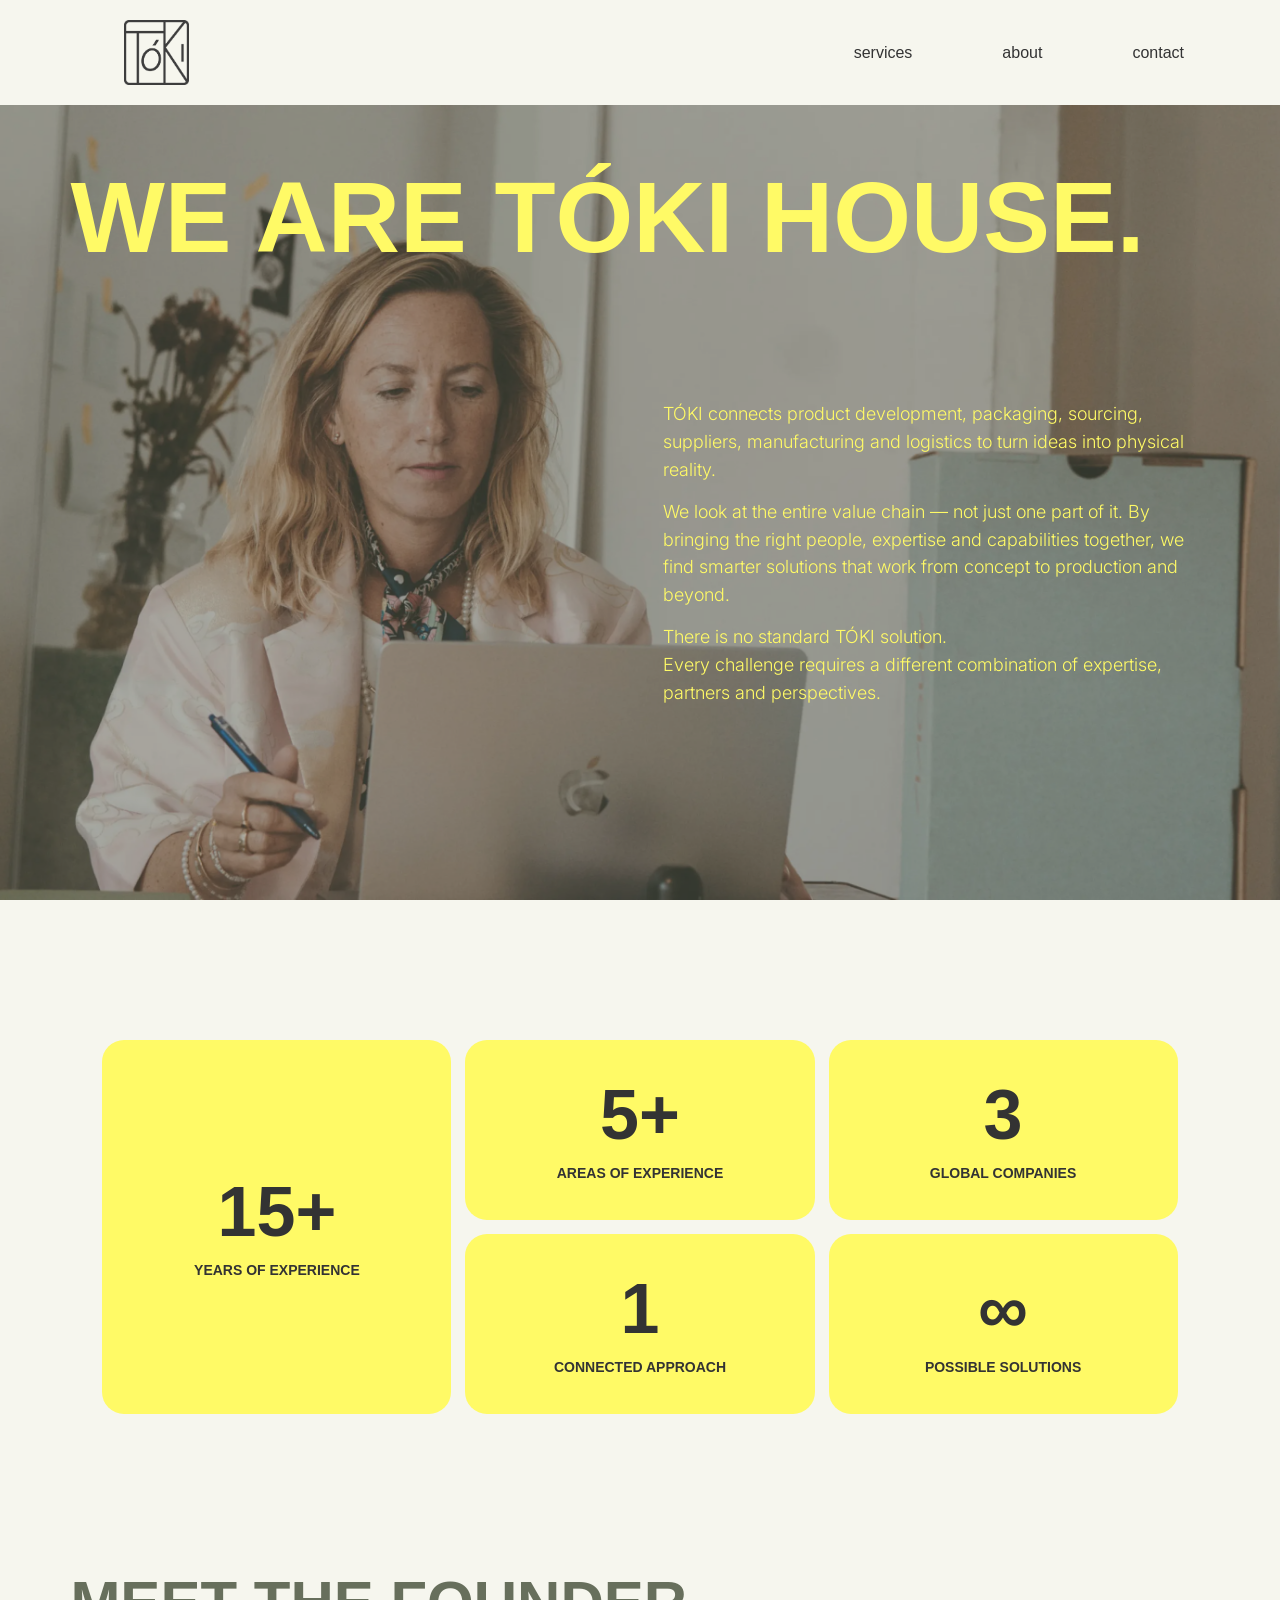
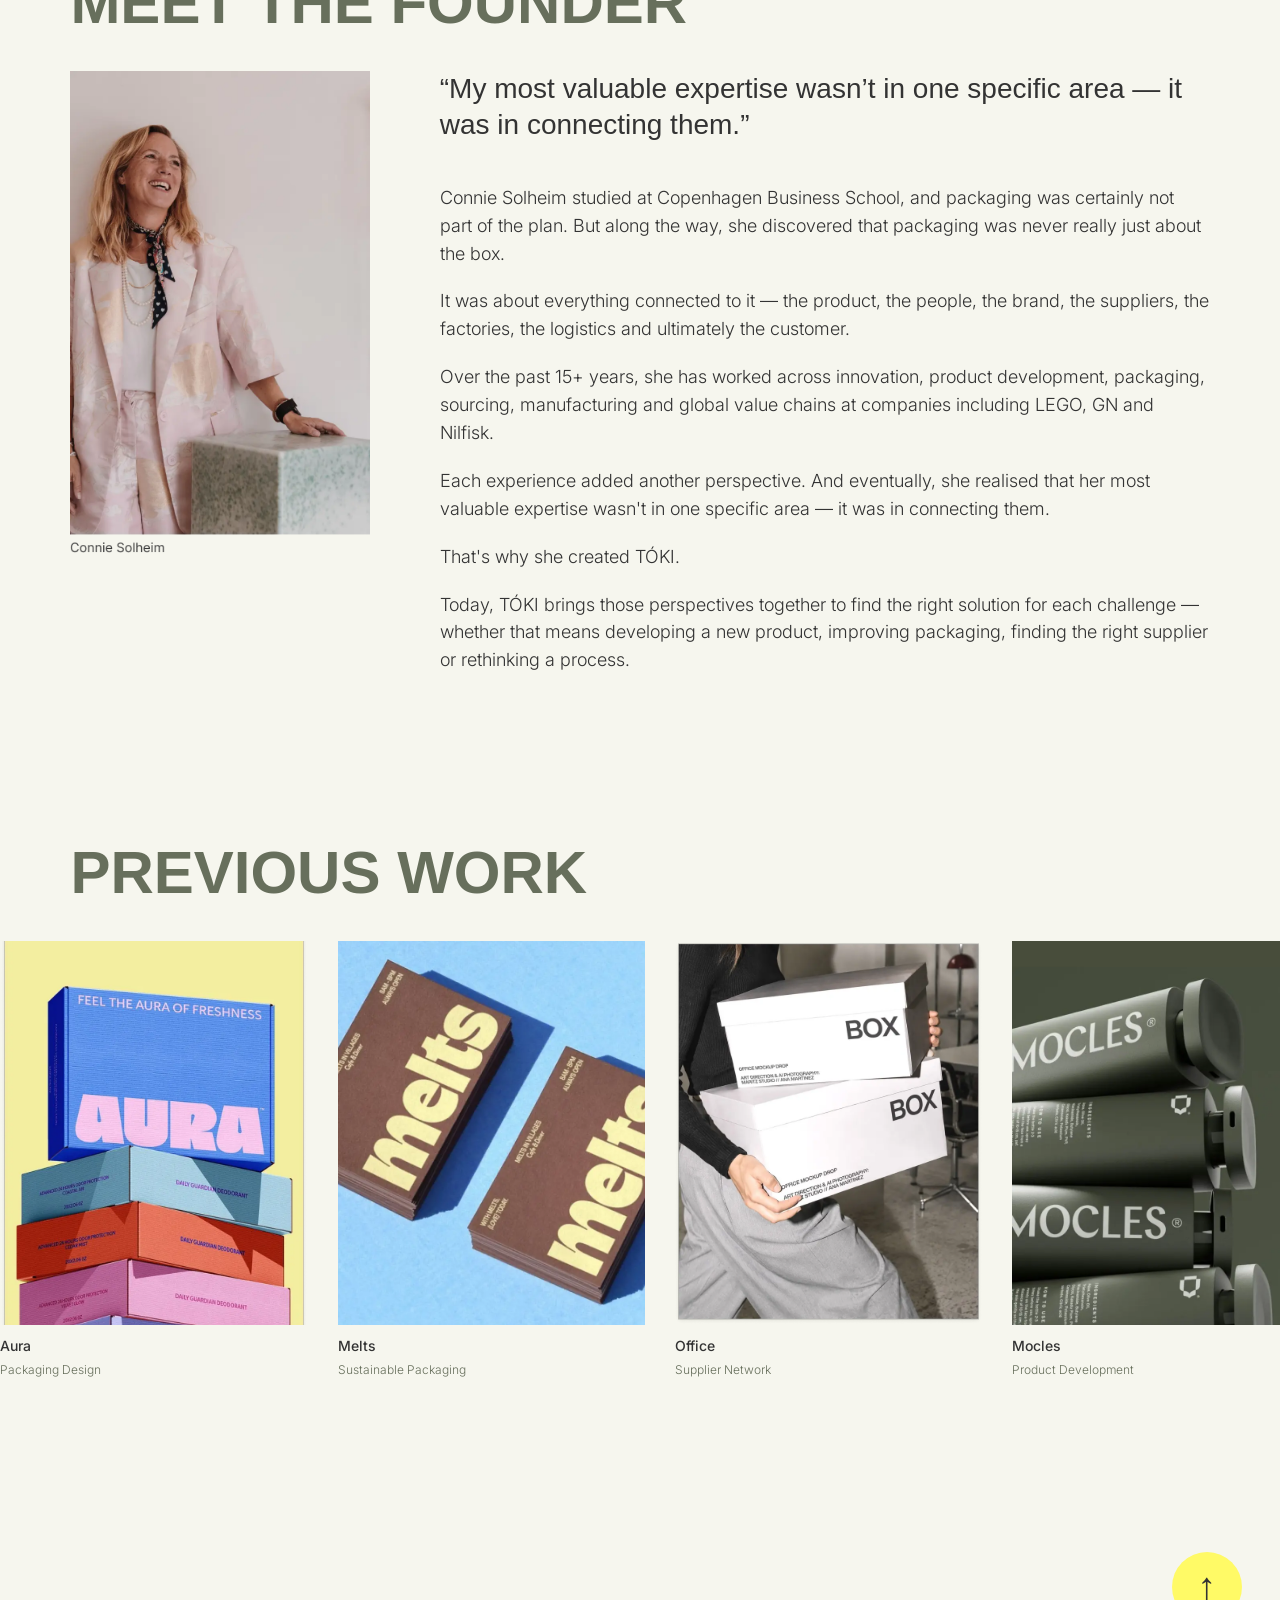
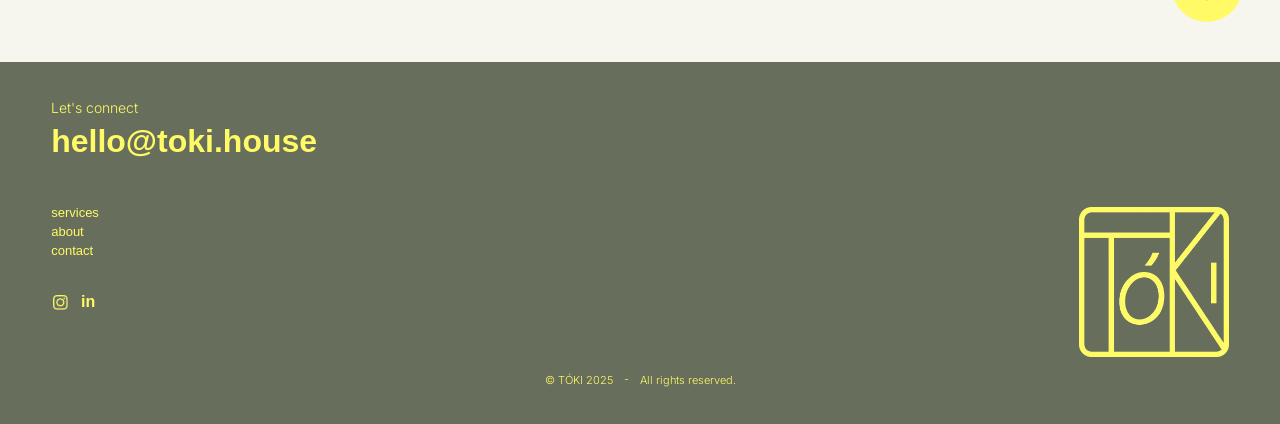
==== about.html @ 20ff7111 "Add files via upload" ====
<!doctype html>
<html lang="en">
  <head>
    <meta charset="UTF-8" />
    <meta name="viewport" content="width=device-width, initial-scale=1.0" />
    <title>TÓKI — About</title>
    <link rel="apple-touch-icon" sizes="180x180" href="images/apple-touch-icon.png" />
    <link rel="icon" type="image/png" sizes="32x32" href="images/favicon-32x32.png" />
    <link rel="icon" href="images/favicon.ico" />

    <link rel="stylesheet" href="style.css" />
  </head>

  <body>
    <!-- =========================
       NAVIGATION
  ========================== -->
    <header class="navbar">
      <a href="index.html" class="logo">
        <img src="images/logo.webp" alt="Toki" />
      </a>

      <nav>
        <details class="services-menu">
          <summary>services</summary>
          <div class="services-dropdown">
            <button
              type="button"
              class="services-close"
              aria-label="Close services menu"
              onclick="this.closest('details').removeAttribute('open')"
            >
              ×
            </button>
            <a href="packaging.html">Packaging</a>
            <a href="product.html">Product</a>
            <a href="sourcing.html">Sourcing</a>
            <a href="suppliers.html">Suppliers</a>
          </div>
        </details>
        <a href="about.html">about</a>
        <a href="contact.html">contact</a>
      </nav>
    </header>

    <main class="about-page">
      <!-- HERO -->
      <section class="about-hero">
        <img src="images/about.webp" alt="TÓKI House founder working" />

        <div class="about-hero-overlay">
          <h1>WE ARE TÓKI HOUSE.</h1>

          <div class="about-hero-copy">
            <p>
              TÓKI connects product development, packaging, sourcing, suppliers,
              manufacturing and logistics to turn ideas into physical reality.
            </p>

            <p>
              We look at the entire value chain — not just one part of it. By
              bringing the right people, expertise and capabilities together, we
              find smarter solutions that work from concept to production and
              beyond.
            </p>

            <p>
              There is no standard TÓKI solution.<br />
              Every challenge requires a different combination of expertise,
              partners and perspectives.
            </p>
          </div>
        </div>
      </section>

      <!-- STATS -->
      <section class="about-stats">
        <div class="stat-card stat-large">
          <strong>15+</strong>
          <span>YEARS OF EXPERIENCE</span>
        </div>

        <div class="stats-middle">
          <div class="stat-card">
            <strong>5+</strong>
            <span>AREAS OF EXPERIENCE</span>
          </div>

          <div class="stat-card">
            <strong>1</strong>
            <span>CONNECTED APPROACH</span>
          </div>
        </div>

        <div class="stats-right">
          <div class="stat-card">
            <strong>3</strong>
            <span>GLOBAL COMPANIES</span>
          </div>

          <div class="stat-card">
            <strong>∞</strong>
            <span>POSSIBLE SOLUTIONS</span>
          </div>
        </div>
      </section>

      <!-- FOUNDER -->
      <section class="founder-section">
        <h2>MEET THE FOUNDER</h2>

        <div class="founder-layout">
          <div class="founder-image">
            <img src="images/meet-connie.webp" alt="Connie Solheim" />
          </div>

          <div class="founder-copy">
            <blockquote>
              “My most valuable expertise wasn’t in one specific area — it was
              in connecting them.”
            </blockquote>

            <p>
              Connie Solheim studied at Copenhagen Business School, and
              packaging was certainly not part of the plan. But along the way,
              she discovered that packaging was never really just about the box.
            </p>

            <p>
              It was about everything connected to it — the product, the people,
              the brand, the suppliers, the factories, the logistics and
              ultimately the customer.
            </p>

            <p>
              Over the past 15+ years, she has worked across innovation, product
              development, packaging, sourcing, manufacturing and global value
              chains at companies including LEGO, GN and Nilfisk.
            </p>

            <p>
              Each experience added another perspective. And eventually, she
              realised that her most valuable expertise wasn't in one specific
              area — it was in connecting them.
            </p>

            <p>That's why she created TÓKI.</p>

            <p>
              Today, TÓKI brings those perspectives together to find the right
              solution for each challenge — whether that means developing a new
              product, improving packaging, finding the right supplier or
              rethinking a process.
            </p>
          </div>
        </div>
      </section>

      <!-- PREVIOUS WORK -->
      <section class="previous-work">
        <h2>PREVIOUS WORK</h2>

        <div class="work-grid">
          <article class="work-card">
            <img src="images/example-2.webp" alt="" />
            <p>
              <strong>Aura</strong>
              <span>Packaging Design</span>
            </p>
          </article>

          <article class="work-card">
            <img src="images/sourcing-example-1.webp" alt="" />
            <p>
              <strong>Melts</strong>
              <span>Sustainable Packaging</span>
            </p>
          </article>

          <article class="work-card">
            <img src="images/packaging-1.webp" alt="" />
            <p>
              <strong>Office</strong>
              <span>Supplier Network</span>
            </p>
          </article>

          <article class="work-card">
            <img src="images/product-1.webp" alt="Product design detail" />
            <p>
              <strong>Mocles</strong>
              <span>Product Development</span>
            </p>
          </article>

          <article class="work-card">
            <img src="images/product-2.webp" alt="Product design detail" />
            <p>
              <strong>Studio One</strong>
              <span>Product Design</span>
            </p>
          </article>

          <article class="work-card">
            <img
              src="images/product-example-3.webp"
              alt="Product design detail"
            />
            <p>
              <strong>Oh Belly</strong>
              <span>Physical Experience</span>
            </p>
          </article>

          <article class="work-card">
            <img
              src="images/product-example-1.webp"
              alt="Product design example"
            />
            <p>
              <strong>Abel</strong>
              <span>Product Concept</span>
            </p>
          </article>

          <article class="work-card">
            <img
              src="images/product-example-2.webp"
              alt="Product design example"
            />
            <p>
              <strong>Freya</strong>
              <span>Product Example</span>
            </p>
          </article>
        </div>
      </section>
    </main>
    <a href="#" class="back-top">↑</a>
    <!-- =========================
       FOOTER
  ========================== -->
    <footer id="contact">
      <div class="footer-main">
        <div class="footer-contact">
          <p class="small-label">Let's connect</p>

          <a href="mailto:hello@toki.house" class="footer-email">
            hello@toki.house
          </a>

          <div class="footer-links">
            <a href="#">services</a>
            <a href="#">about</a>
            <a href="#">contact</a>
          </div>

          <div class="socials">
            <a href="#" aria-label="Instagram">
              <img src="images/instagram.webp" alt="Instagram" />
            </a>
            <a href="#">in</a>
          </div>
        </div>

        <div class="footer-logo">
          <img src="images/logo-footer.webp" alt="Toki" />
        </div>
      </div>

      <div class="footer-bottom">
        <p>© TÓKI 2025　-　All rights reserved.</p>
      </div>
    </footer>
  </body>
</html>
---- style.css ----
@import url("https://fonts.googleapis.com/css2?family=Inter:wght@400&display=swap");

/* =========================
   GLOBAL
========================== */

:root {
  --green: #676f5c;
  --yellow: #fffa66;
  --background: #f6f6ee;
  --dark: #333333;
}

* {
  box-sizing: border-box;
  margin: 0;
  padding: 0;
}

html {
  scroll-behavior: smooth;
}

body {
  background: var(--background);
  color: var(--dark);
  font-family: Arial, Helvetica, sans-serif;
  overflow-x: hidden;
}

a {
  color: inherit;
  text-decoration: none;
}

h1 {
  font-size: 100px;
  line-height: 0.95;
  font-weight: 700;
  font-family: Helvetica, Arial, sans-serif;
}

h2 {
  font-size: 60px;
  line-height: 0.95;
  font-weight: 700;
  font-family: Helvetica, Arial, sans-serif;
  color: var(--green);
}

h3 {
  font-size: 30px;
  line-height: 1;
  font-weight: 500;
}

p {
  font-size: 18px;
  line-height: 1.55;
  font-family: "Inter", Arial, sans-serif;
  font-weight: 300;
}

/* =========================
   NAVIGATION
========================== */

.navbar {
  position: sticky;
  top: 0;
  z-index: 10;

  height: 105px;
  padding: 0 7.5%;

  display: flex;
  align-items: center;
  justify-content: space-between;

  background: rgba(246, 246, 238, 0.94);
}

.logo {
  display: flex;
  align-items: center;
  min-width: 0;
}

.logo img {
  display: block;
  width: 120px;
  max-width: 100%;
  height: auto;
  max-height: 65px;
  object-fit: contain;
}

.navbar nav {
  display: flex;
  align-items: center;
  gap: 90px;
}

.services-menu {
  position: relative;
}

.services-menu summary {
  list-style: none;
  cursor: pointer;
  font-size: 16px;
}

.services-menu summary::-webkit-details-marker {
  display: none;
}

.services-dropdown {
  position: absolute;
  top: calc(100% + 18px);
  left: -18px;
  z-index: 11;

  display: grid;
  gap: 0;
  min-width: 230px;
  padding: 46px 28px 24px;

  background: rgba(246, 246, 238, 0.92);
  box-shadow: 0 8px 20px rgba(51, 51, 51, 0.12);
}

.services-dropdown a {
  padding: 12px 0;
  border-bottom: 1px solid var(--green);
  font-size: 15px;
  white-space: nowrap;
}

.services-close {
  position: absolute;
  top: 12px;
  right: 16px;

  padding: 0;
  border: 0;
  background: transparent;
  color: var(--dark);
  cursor: pointer;
  font: inherit;
  font-size: 22px;
  line-height: 1;
}

.services-close:hover {
  color: var(--green);
}

.services-dropdown a:hover,
.services-menu summary:hover {
  opacity: 0.5;
}

.navbar nav a {
  font-size: 16px;
  transition: opacity 0.2s ease;
}

.navbar nav a:hover {
  opacity: 0.5;
}

/* =========================
   HOMEPAGE
========================= */

.home-page {
  background: var(--background);
}

/* =========================
   HERO VIDEO
========================= */

.home-hero {
  position: relative;
  height: calc(100svh - 105px);
  overflow: hidden;
  background: var(--background);
}

.hero-video {
  position: absolute;
  inset: 0;

  width: 100%;
  height: 100%;

  object-fit: contain;
  transform: translateY(-50px);
}

.hero-video-overlay {
  position: absolute;
  inset: 0;

  background: rgba(103, 111, 92, 0.15);
}

/* Yellow information card */

.hero-info-card {
  position: absolute;

  left: 4.5%;
  bottom: 70px;

  z-index: 2;

  width: 250px;

  padding: 30px 25px;

  border-radius: 15px;

  background: var(--yellow);
  color: var(--green);
}

.hero-info-card p {
  font-size: 14px;
  line-height: 1.25;

  margin-bottom: 20px;
}

.hero-read-more {
  display: inline-block;

  padding: 10px 35px;

  border-radius: 100px;

  background: var(--green);
  color: var(--yellow);

  font-size: 12px;
}

/* =========================
   SERVICES INTRO
========================= */

.services-intro {
  padding: 50px 4.5%;

  background: var(--green);
  color: var(--yellow);
}

.services-intro h2 {
  display: block;
  position: relative;
  z-index: 1;

  font-size: 45px;
  line-height: 0.95;
  font-family: Helvetica, Arial, sans-serif;
  font-weight: 700;
  color: var(--yellow);
  visibility: visible;
  opacity: 1;
  margin-bottom: 20px;
}

.services-intro p {
  font-size: 14px;
}

/* =========================
   SERVICES GRID
========================= */

.services-grid {
  display: grid;

  grid-template-columns: repeat(4, 1fr);

  width: 100%;
}

.service-card {
  display: block;

  background: var(--background);
}

.service-image {
  position: relative;
  width: 100%;
  height: 420px;

  overflow: hidden;
}

.service-image img {
  width: 100%;
  height: 100%;

  display: block;

  object-fit: cover;

  transition: transform 0.5s ease;
}

.service-card:hover img {
  transform: scale(1.04);
}

.service-hover-text {
  position: absolute;
  inset: 0;
  z-index: 1;

  display: flex;
  flex-direction: column;
  justify-content: flex-end;
  gap: 16px;
  padding: 28px 24px;

  background: rgba(255, 255, 255, 0.94);
  color: var(--green);
  opacity: 0;
  transition: opacity 0.25s ease;
}

.service-hover-text p {
  max-width: 250px;
  font-size: 30px;
  line-height: 1.05;
  font-weight: 600;
}

.service-card:hover .service-hover-text,
.service-card:focus-visible .service-hover-text {
  opacity: 1;
}

.service-card h3 {
  padding: 15px;

  text-align: center;

  font-size: 24px;
  line-height: 1;
  font-weight: 700;

  color: var(--green);
}

/* =========================
   WORK STRIP
========================= */

.home-work {
  padding: 90px 0 35px;
}

.work-scroll-hint {
  display: flex;
  align-items: center;
  justify-content: flex-end;
  gap: 8px;
  padding: 0 4.5% 14px;
  color: var(--green);
  font-size: 12px;
}

.work-scroll-hint span {
  font-size: 18px;
  line-height: 1;
}

.work-strip {
  display: flex;
  width: 100%;
  overflow-x: auto;
  scroll-snap-type: x proximity;
  scrollbar-width: none;
  gap: 0;
  padding-bottom: 8px;
}

.work-strip::-webkit-scrollbar {
  display: none;
}

.work-strip-card {
  flex: 0 0 clamp(190px, 18vw, 270px);
  scroll-snap-align: start;
}

.work-strip-card img {
  width: 100%;
  height: 360px;

  display: block;

  object-fit: cover;
  object-position: center;
  transition: filter 0.25s ease;
}

.work-strip-card:hover img,
.work-strip-card:focus-within img {
  filter: brightness(0.72);
}

.work-strip-caption {
  display: flex;
  flex-direction: column;
  gap: 4px;
  min-height: 58px;
  padding: 12px 10px 0;
  opacity: 0;
  transition: opacity 0.25s ease;
}

.work-strip-card:hover .work-strip-caption,
.work-strip-card:focus-within .work-strip-caption {
  opacity: 1;
}

.work-strip-caption strong {
  color: var(--dark);
  font-size: 13px;
  font-weight: 700;
}

.work-strip-caption span {
  color: var(--green);
  font-size: 11px;
}

.work-button-wrapper {
  display: flex;
  justify-content: flex-end;

  padding: 55px 4.5% 0;
}

.work-button {
  padding: 13px 45px;

  border-radius: 100px;

  background: var(--green);
  color: var(--yellow);

  font-size: 12px;
}

/* =========================
   SURVEY SECTION
========================= */

.survey-section {
  padding: 25px 4.5% 150px;
}

.survey-heading {
  margin-bottom: 100px;
}

.survey-heading h2 {
  color: var(--green);

  font-size: 42px;
  line-height: 0.95;
}

/* =========================
   SURVEY BOX
========================= */

.survey-box {
  max-width: 1200px;

  margin: 0 auto;

  padding: 12px;
}

/* Individual screen */

.survey-step {
  display: none;

  grid-template-columns: 44% 56%;

  gap: 5px;
}

.survey-step.active {
  display: grid;
}

/* LEFT SIDE */

.survey-left {
  min-height: 400px;

  padding: 55px;

  border-radius: 12px;

  background: var(--green);
  color: var(--yellow);
  visibility: visible;
}

.survey-label {
  margin-bottom: 30px;

  font-size: 28px;
  font-weight: 700;
}

.survey-left h2 {
  display: block;
  font-size: 48px;
  line-height: 0.95;
  color: var(--yellow);
}

/* RIGHT SIDE */

.survey-right {
  min-height: 400px;

  padding: 80px 65px 40px;

  border: 1px solid var(--green);
  border-radius: 12px;

  position: relative;
}

.survey-options {
  display: grid;

  grid-template-columns: 1fr 1fr;

  gap: 18px 60px;
}

.survey-option {
  background: transparent;

  border: 1px solid var(--green);
  border-radius: 100px;

  padding: 15px 18px;

  font-family: inherit;
  font-size: 16px;

  color: var(--green);

  cursor: pointer;

  transition:
    background 0.2s ease,
    color 0.2s ease;
}

.survey-option:hover,
.survey-option.selected {
  background: var(--green);
  color: var(--yellow);
}

.survey-step.needs-answer .survey-options {
  outline: 1px solid var(--yellow);
  outline-offset: 10px;
}

/* NEXT BUTTON */

.survey-next {
  position: absolute;

  right: 45px;
  bottom: 30px;

  border: none;

  background: transparent;

  color: var(--green);

  display: flex;
  align-items: center;
  gap: 10px;
  line-height: 1;
  font-family: inherit;

  cursor: pointer;
}

.survey-back {
  position: absolute;
  left: 45px;
  bottom: 30px;

  border: none;
  background: transparent;
  color: var(--green);
  display: flex;
  align-items: center;
  gap: 10px;
  line-height: 1;
  font-family: inherit;
  cursor: pointer;
}

.survey-back span {
  font-size: 22px;
}

.result-back {
  position: static;
  margin-top: 20px;
}

.survey-next span {
  font-size: 30px;
}

/* =========================
   RESULT
========================= */

.result-content {
  padding-top: 45px;
}

.result-content h3 {
  color: var(--green);

  font-size: 32px;
  line-height: 1.05;

  margin-bottom: 35px;
}

.result-content p {
  color: var(--green);

  margin-bottom: 15px;
}

.result-button {
  display: inline-block;

  margin-top: 15px;

  padding: 14px 35px;

  border-radius: 100px;

  background: var(--green);
  color: var(--yellow);

  font-size: 14px;
}

/* =========================
   TABLET
========================= */

@media (max-width: 1000px) {
  .services-grid {
    grid-template-columns: 1fr 1fr;
  }

  .service-image {
    height: 350px;
  }

  .work-strip {
    padding-bottom: 8px;
  }

  .survey-left {
    padding: 40px;
  }

  .survey-right {
    padding: 60px 40px;
  }

  .survey-options {
    gap: 15px;
  }
}

/* =========================
   MOBILE
========================= */

@media (max-width: 650px) {
  .home-hero {
    height: calc(100svh - 80px);
  }

  .hero-info-card {
    left: 25px;
    bottom: 30px;

    width: 220px;
  }

  .services-intro {
    padding: 40px 25px;
  }

  .services-intro h2 {
    font-size: 34px;
  }

  .services-grid {
    grid-template-columns: 1fr;
  }

  .service-image {
    height: min(400px, 92vw);
  }

  .service-hover-text p {
    max-width: none;
    font-size: 24px;
  }

  .work-strip {
    padding-bottom: 8px;
  }

  .work-strip-card {
    flex-basis: 68vw;
  }

  .work-strip-card img {
    height: 420px;
  }

  .survey-section {
    padding: 60px 20px 100px;
  }

  .survey-heading h2 {
    font-size: 35px;
  }

  .survey-step.active {
    grid-template-columns: 1fr;
  }

  .survey-left {
    min-height: 230px;
  }

  .survey-right {
    min-height: 450px;

    padding: 45px 25px 80px;
  }

  .survey-options {
    grid-template-columns: 1fr;
  }
}

/* =========================
   HERO
========================== */

.hero {
  height: 690px;
  position: relative;
  overflow: hidden;
}

.hero-image {
  position: absolute;
  inset: 0;

  background-image: url("images/hero-packaging.webp");
  background-size: cover;
  background-position: center;
}

.product-hero-image {
  background-image: url("images/product-hero.webp");
}

.supplier-hero-image {
  background-image: url("images/supplier-hero.webp");
}

.sourcing-hero-image {
  background-image: url("images/sourcing-hero.webp");
}

.hero-overlay {
  position: absolute;
  inset: 0;

  background: rgba(103, 111, 92, 0.62);
}

.hero-content {
  position: relative;
  z-index: 2;

  height: 100%;
  padding: 80px 5.5%;

  color: var(--yellow);
}

.hero h1 {
  margin-bottom: 165px;
}

.hero-copy {
  max-width: 700px;
}

.hero-copy p {
  margin-bottom: 42px;
}

.button {
  display: inline-flex;
  align-items: center;
  gap: 50px;

  padding: 17px 22px;

  background: var(--yellow);
  color: var(--dark);

  border-radius: 100px;

  font-size: 16px;

  transition:
    transform 0.2s ease,
    background 0.2s ease;
}

.button:hover {
  transform: translateY(-2px);
}

.button span {
  font-size: 25px;
}

/* =========================
   MAIN CONTENT
========================== */

.content {
  position: relative;

  padding: 140px 5.5% 170px;
}

/* =========================
   PROCESS
========================== */

.process {
  display: grid;
  grid-template-columns: repeat(4, 1fr);

  gap: 70px;

  margin-bottom: 160px;
}

.process-title {
  display: flex;
  align-items: center;
  justify-content: space-between;

  margin-bottom: 30px;

  color: var(--green);
}

.process-title span {
  font-size: 35px;
}

.process-item p {
  max-width: 260px;
}

/* =========================
   CONSIDER
========================== */

.consider {
  display: grid;
  grid-template-columns: 0.8fr 1.2fr;

  gap: 100px;

  align-items: start;

  margin-bottom: 160px;
}

.eyebrow {
  color: var(--green);

  margin-bottom: 25px;
}

.consider-copy h2 {
  margin-bottom: 45px;
}

.consider-copy > p:last-child {
  max-width: 370px;
}

/* =========================
   IMAGE GRID
========================== */

.consider-images {
  display: grid;
  grid-template-columns: 1fr 1fr;

  gap: 12px;

  height: 480px;
}

.image-stack {
  display: grid;
  grid-template-rows: 1fr 1fr;

  gap: 12px;
}

.image-placeholder {
  width: 100%;
  height: 100%;

  background: #d8d8d0;

  display: flex;
  align-items: center;
  justify-content: center;

  color: #777;
  font-size: 12px;

  overflow: hidden;
}

.image-placeholder img,
.example-image img {
  width: 100%;
  height: 100%;
  object-fit: cover;
  display: block;
}

/* =========================
   EXAMPLES
========================== */

.examples h2 {
  margin-bottom: 45px;
}

.example-grid {
  display: grid;
  grid-template-columns: repeat(3, 1fr);

  gap: 45px;
}

.example-image {
  width: 100%;
  aspect-ratio: 0.8;

  background: #d8d8d0;

  display: flex;
  align-items: center;
  justify-content: center;

  color: #777;
  font-size: 12px;

  overflow: hidden;
}

.example-card p {
  font-size: 13px;
  margin-top: 10px;
}

.packaging-images .image-placeholder,
.packaging-examples .example-image {
  background: transparent;
  border: 0;
}

/* =========================
   BACK TO TOP
========================== */

.back-top {
  position: relative;
  z-index: 1;

  display: flex;
  margin: 0 3% 40px auto;

  width: 70px;
  height: 70px;

  border-radius: 50%;

  background: var(--yellow);

  align-items: center;
  justify-content: center;

  font-size: 38px;

  transition: transform 0.2s ease;
}

.back-top:hover {
  transform: translateY(-5px);
}

/* =========================
   FOOTER
========================== */

footer {
  min-height: 350px;

  background: var(--green);
  color: var(--yellow);

  padding: 35px 4%;
}

.footer-main {
  min-height: 260px;

  display: flex;
  justify-content: space-between;
}

.small-label {
  font-size: 14px;
  margin-bottom: 5px;
}

.footer-email {
  display: block;

  font-size: 32px;
  font-weight: 700;

  margin-bottom: 45px;
}

.footer-links {
  display: flex;
  flex-direction: column;

  gap: 4px;

  margin-bottom: 35px;
}

.footer-links a {
  font-size: 13px;
}

.socials {
  display: flex;
  align-items: center;
  gap: 10px;

  font-weight: 700;
}

.socials a {
  display: flex;
  align-items: center;
  justify-content: center;
  width: 18px;
  height: 18px;
  font-size: 16px;
  line-height: 1;
}

.socials img {
  display: block;
  width: 15px;
  height: 15px;
  object-fit: contain;
}

.footer-logo {
  display: flex;
  align-items: flex-end;
}

.footer-logo img {
  display: block;
  width: 150px;
  height: 150px;
  object-fit: contain;
}

.footer-bottom {
  display: flex;
  justify-content: center;

  padding-top: 15px;
}

.footer-bottom p {
  font-size: 11px;
}

/* =========================
   RESPONSIVE
========================== */

@media (max-width: 1000px) {
  h1 {
    font-size: 70px;
  }

  h2 {
    font-size: 45px;
  }

  h3 {
    font-size: 25px;
  }

  p {
    font-size: 18px;
  }

  .navbar nav {
    gap: 35px;
  }

  .hero {
    height: 620px;
  }

  .hero h1 {
    margin-bottom: 130px;
  }

  .process {
    grid-template-columns: repeat(2, 1fr);
  }

  .consider {
    grid-template-columns: 1fr;
  }

  .consider-images {
    height: 500px;
  }
}

/* =========================
   MOBILE
========================== */

@media (max-width: 650px) {
  h1 {
    font-size: 48px;
  }

  h2 {
    font-size: 38px;
  }

  h3 {
    font-size: 23px;
  }

  p {
    font-size: 16px;
  }

  .navbar {
    height: 80px;
    padding: 0 20px;
  }

  .logo img {
    width: 85px;
    max-height: 50px;
  }

  .navbar nav {
    gap: 18px;
  }

  .services-menu summary {
    font-size: 12px;
  }

  .services-dropdown {
    left: auto;
    right: -18px;
    min-width: 220px;
  }

  .navbar nav a {
    font-size: 12px;
  }

  .footer-logo img {
    width: 90px;
    height: 90px;
  }

  .hero {
    height: 600px;
  }

  .hero-content {
    padding: 60px 25px;
  }

  .hero h1 {
    margin-bottom: 180px;
  }

  .content {
    padding: 80px 25px 120px;
  }

  .process {
    grid-template-columns: 1fr;

    gap: 55px;

    margin-bottom: 100px;
  }

  .process-item p {
    max-width: 100%;
  }

  .consider {
    gap: 50px;
    margin-bottom: 100px;
  }

  .consider-images {
    grid-template-columns: 1fr;
    height: auto;
  }

  .image-large {
    height: 400px;
  }

  .image-stack {
    grid-template-columns: 1fr 1fr;
    grid-template-rows: none;
  }

  .image-stack .image-placeholder {
    height: 200px;
  }

  .example-grid {
    grid-template-columns: 1fr;
  }

  .example-image {
    aspect-ratio: 1 / 1;
  }

  .back-top {
    width: 55px;
    height: 55px;

    font-size: 28px;
  }

  footer {
    padding: 35px 25px;
  }

  .footer-main {
    min-height: 300px;
  }

  .footer-email {
    font-size: 24px;
    overflow-wrap: anywhere;
  }
}

/* =========================
   ABOUT PAGE
========================= */

.about-page {
  background: var(--background);
}

/* =========================
   HERO
========================= */

.about-hero {
  position: relative;
  height: calc(100vh - 105px);
  overflow: hidden;
}

.about-hero img {
  width: 100%;
  height: 100%;
  object-fit: cover;
  display: block;
}

.about-hero::after {
  content: "";
  position: absolute;
  inset: 0;
  background: rgba(103, 111, 92, 0.45);
}

.about-hero-overlay {
  position: absolute;
  inset: 0;
  z-index: 2;

  padding: 65px 5.5%;

  color: var(--yellow);
}

.about-hero-overlay h1 {
  margin-bottom: 135px;
}

.about-hero-copy {
  width: 48%;
  margin-left: auto;
}

.about-hero-copy p {
  margin-bottom: 14px;
}

/* =========================
   STATS
========================= */

.about-stats {
  display: grid;
  grid-template-columns: 1fr 1fr 1fr;

  gap: 14px;

  padding: 140px 8%;
}

.stats-middle,
.stats-right {
  display: grid;
  grid-template-rows: 1fr 1fr;
  gap: 14px;
}

.stat-card {
  background: var(--yellow);
  border-radius: 22px;

  min-height: 180px;

  display: flex;
  flex-direction: column;
  align-items: center;
  justify-content: center;

  text-align: center;
}

.stat-large {
  min-height: 374px;
}

.stat-card strong {
  font-size: 70px;
  line-height: 1;
  margin-bottom: 15px;
}

.stat-card span {
  font-size: 14px;
  font-weight: 600;
}

/* =========================
   FOUNDER
========================= */

.founder-section {
  padding: 20px 5.5% 150px;
}

.founder-section h2 {
  margin-bottom: 40px;
}

.founder-layout {
  display: grid;
  grid-template-columns: 0.7fr 1.8fr;
  gap: 70px;
  align-items: start;
}

.founder-image img {
  width: 100%;
  display: block;
}

.founder-image small {
  display: block;
  margin-top: 8px;
  font-size: 11px;
}

.founder-copy blockquote {
  font-size: 28px;
  line-height: 1.3;

  margin-bottom: 40px;
}

.founder-copy p {
  margin-bottom: 20px;
}

/* =========================
   PREVIOUS WORK
========================= */

.previous-work {
  padding: 0 5.5% 150px;
}

.previous-work h2 {
  margin-bottom: 40px;
}

.work-grid {
  display: flex;
  width: 100vw;
  margin-left: -5.5vw;
  padding-left: 5.5vw;
  padding-right: 5.5vw;
  overflow-x: auto;
  overscroll-behavior-x: contain;
  scroll-snap-type: x proximity;
  scrollbar-width: thin;
  scrollbar-color: var(--green) transparent;
  gap: 30px;
  padding-bottom: 22px;
}

.work-grid::-webkit-scrollbar {
  height: 2px;
}

.work-grid::-webkit-scrollbar-track {
  background: transparent;
}

.work-grid::-webkit-scrollbar-thumb {
  background: var(--green);
}

.work-card {
  flex: 0 0 clamp(240px, 24vw, 320px);
  scroll-snap-align: start;
}

.work-card img {
  width: 100%;
  aspect-ratio: 0.8;
  object-fit: cover;
  display: block;
}

.work-card p {
  display: flex;
  flex-direction: column;
  gap: 4px;
  margin-top: 10px;
  font-size: 12px;
}

.work-card p strong {
  font-size: 14px;
  font-weight: 500;
}

.work-card p span {
  color: var(--green);
}

/* =========================
   TABLET
========================= */

@media (max-width: 1000px) {
  .about-hero-copy {
    width: 60%;
  }

  .about-stats {
    padding: 100px 5%;
  }

  .founder-layout {
    grid-template-columns: 1fr 1.6fr;
    gap: 40px;
  }
}

/* =========================
   MOBILE
========================= */

@media (max-width: 650px) {
  .about-hero {
    height: calc(100vh - 80px);
  }

  .about-hero-overlay {
    padding: 50px 25px;
  }

  .about-hero-overlay h1 {
    margin-bottom: 160px;
  }

  .about-hero-copy {
    width: 100%;
  }

  .about-stats {
    grid-template-columns: 1fr;
    padding: 80px 25px;
  }

  .stats-middle,
  .stats-right {
    grid-template-columns: 1fr 1fr;
    grid-template-rows: auto;
  }

  .stat-large {
    min-height: 220px;
  }

  .stat-card {
    min-height: 160px;
  }

  .stat-card strong {
    font-size: 52px;
  }

  .founder-section {
    padding: 20px 25px 100px;
  }

  .founder-layout {
    grid-template-columns: 1fr;
  }

  .founder-image {
    max-width: 65%;
  }

  .founder-copy blockquote {
    font-size: 24px;
  }

  .previous-work {
    padding: 0 25px 100px;
  }

  .work-grid {
    width: 100vw;
    margin-left: -25px;
    padding-left: 25px;
    padding-right: 25px;
    gap: 20px;
  }
}

/* =========================
   CONTACT PAGE
========================= */

.contact-page {
  background: var(--background);
}

.contact-section {
  position: relative;

  min-height: 900px;

  padding: 65px 5.5% 130px;
}

.contact-section h1 {
  color: var(--green);
  margin-bottom: 120px;
}

/* =========================
   CONTACT LAYOUT
========================= */

.contact-layout {
  display: grid;
  grid-template-columns: 0.75fr 1.25fr;
  gap: 80px;
}

.contact-content {
  max-width: 760px;
}

.contact-intro {
  margin-bottom: 70px;
}

.contact-intro p {
  max-width: 620px;
}

/* =========================
   FORM
========================= */

.contact-form {
  width: 100%;
}

.name-row {
  display: grid;
  grid-template-columns: 1fr 1fr;
  gap: 70px;
}

.form-group {
  display: flex;
  flex-direction: column;

  margin-bottom: 50px;
}

.form-group label {
  font-size: 20px;
  margin-bottom: 15px;
}

.form-group input,
.form-group textarea {
  width: 100%;

  border: none;
  border-bottom: 1px solid var(--green);

  background: transparent;

  font-family: inherit;
  font-size: 20px;

  padding: 0 0 10px;

  outline: none;
}

.form-group textarea {
  resize: none;
  height: 70px;
}

/* =========================
   BUTTON
========================= */

.contact-button {
  min-width: 170px;

  padding: 16px 35px;

  border: none;
  border-radius: 100px;

  background: var(--green);
  color: var(--yellow);

  font-family: inherit;
  font-size: 18px;

  cursor: pointer;

  transition:
    transform 0.2s ease,
    opacity 0.2s ease;
}

.contact-button:hover {
  transform: translateY(-2px);
  opacity: 0.9;
}

/* =========================
   BACK TO TOP
========================= */

/* =========================
   TABLET
========================= */

@media (max-width: 1000px) {
  .contact-layout {
    grid-template-columns: 0.4fr 1.6fr;
    gap: 40px;
  }
}

/* =========================
   MOBILE
========================= */

@media (max-width: 650px) {
  .contact-section {
    min-height: auto;
    padding: 50px 25px 120px;
  }

  .contact-section h1 {
    font-size: 48px;
    margin-bottom: 70px;
  }

  .contact-layout {
    grid-template-columns: 1fr;
  }

  .contact-spacer {
    display: none;
  }

  .contact-intro {
    margin-bottom: 50px;
  }

  .name-row {
    grid-template-columns: 1fr;
    gap: 0;
  }

  .form-group {
    margin-bottom: 40px;
  }
}

/* =========================
   THANK YOU
========================= */

.thank-you {
  position: relative;
  height: min(730px, calc(100svh - 80px));
  overflow: hidden;
}

.thank-you-image {
  position: absolute;
  inset: 0;
}

.thank-you-image img {
  width: 100%;
  height: 100%;
  object-fit: cover;
  display: block;
}

/* Green/dark layer over image */

.thank-you-overlay {
  position: absolute;
  inset: 0;

  background: rgba(103, 111, 92, 0.5);
}

/* Content */

.thank-you-content {
  position: relative;
  z-index: 2;

  height: 100%;

  padding: 85px 5.5%;

  color: var(--yellow);
}

/* Headline */

.thank-you-content h1 {
  max-width: 850px;
}

/* Confirmation message */

.thank-you-content p {
  position: absolute;

  top: 45%;
  left: 50%;

  max-width: 570px;

  color: var(--yellow);
}
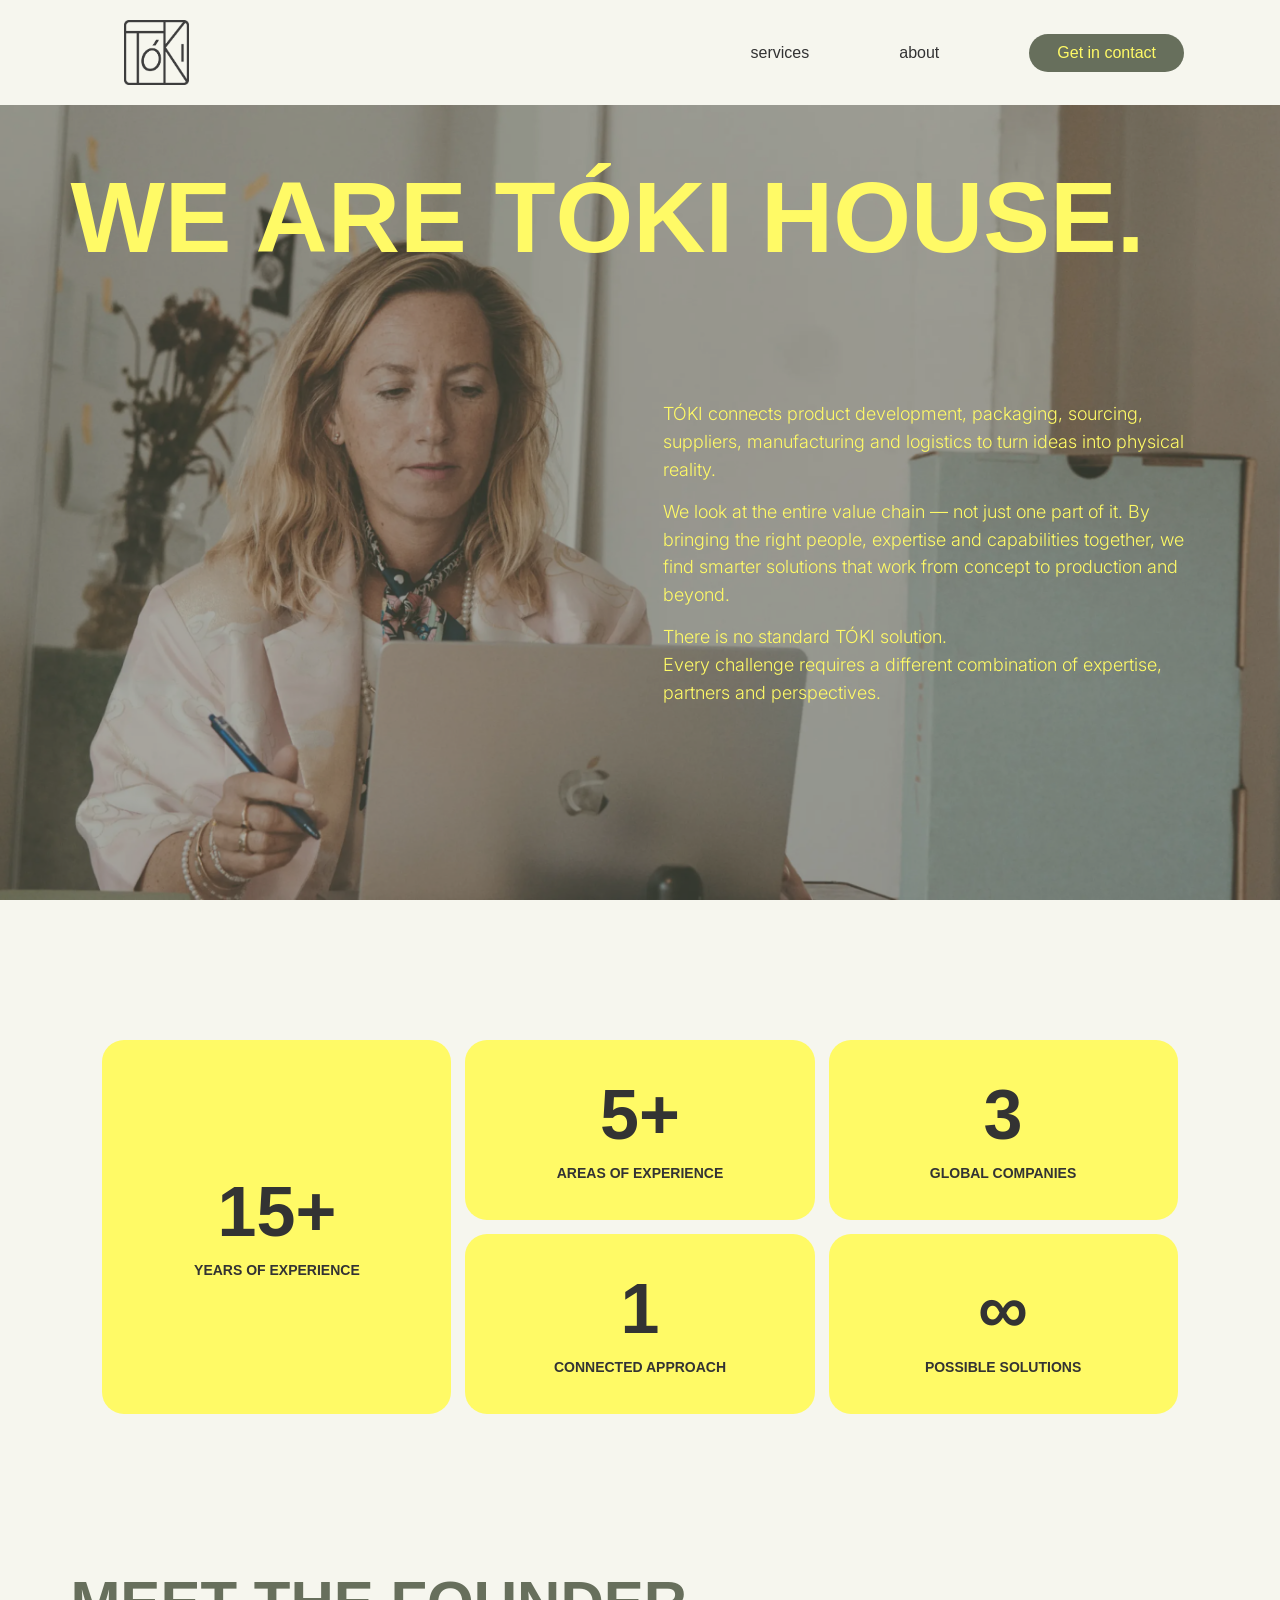
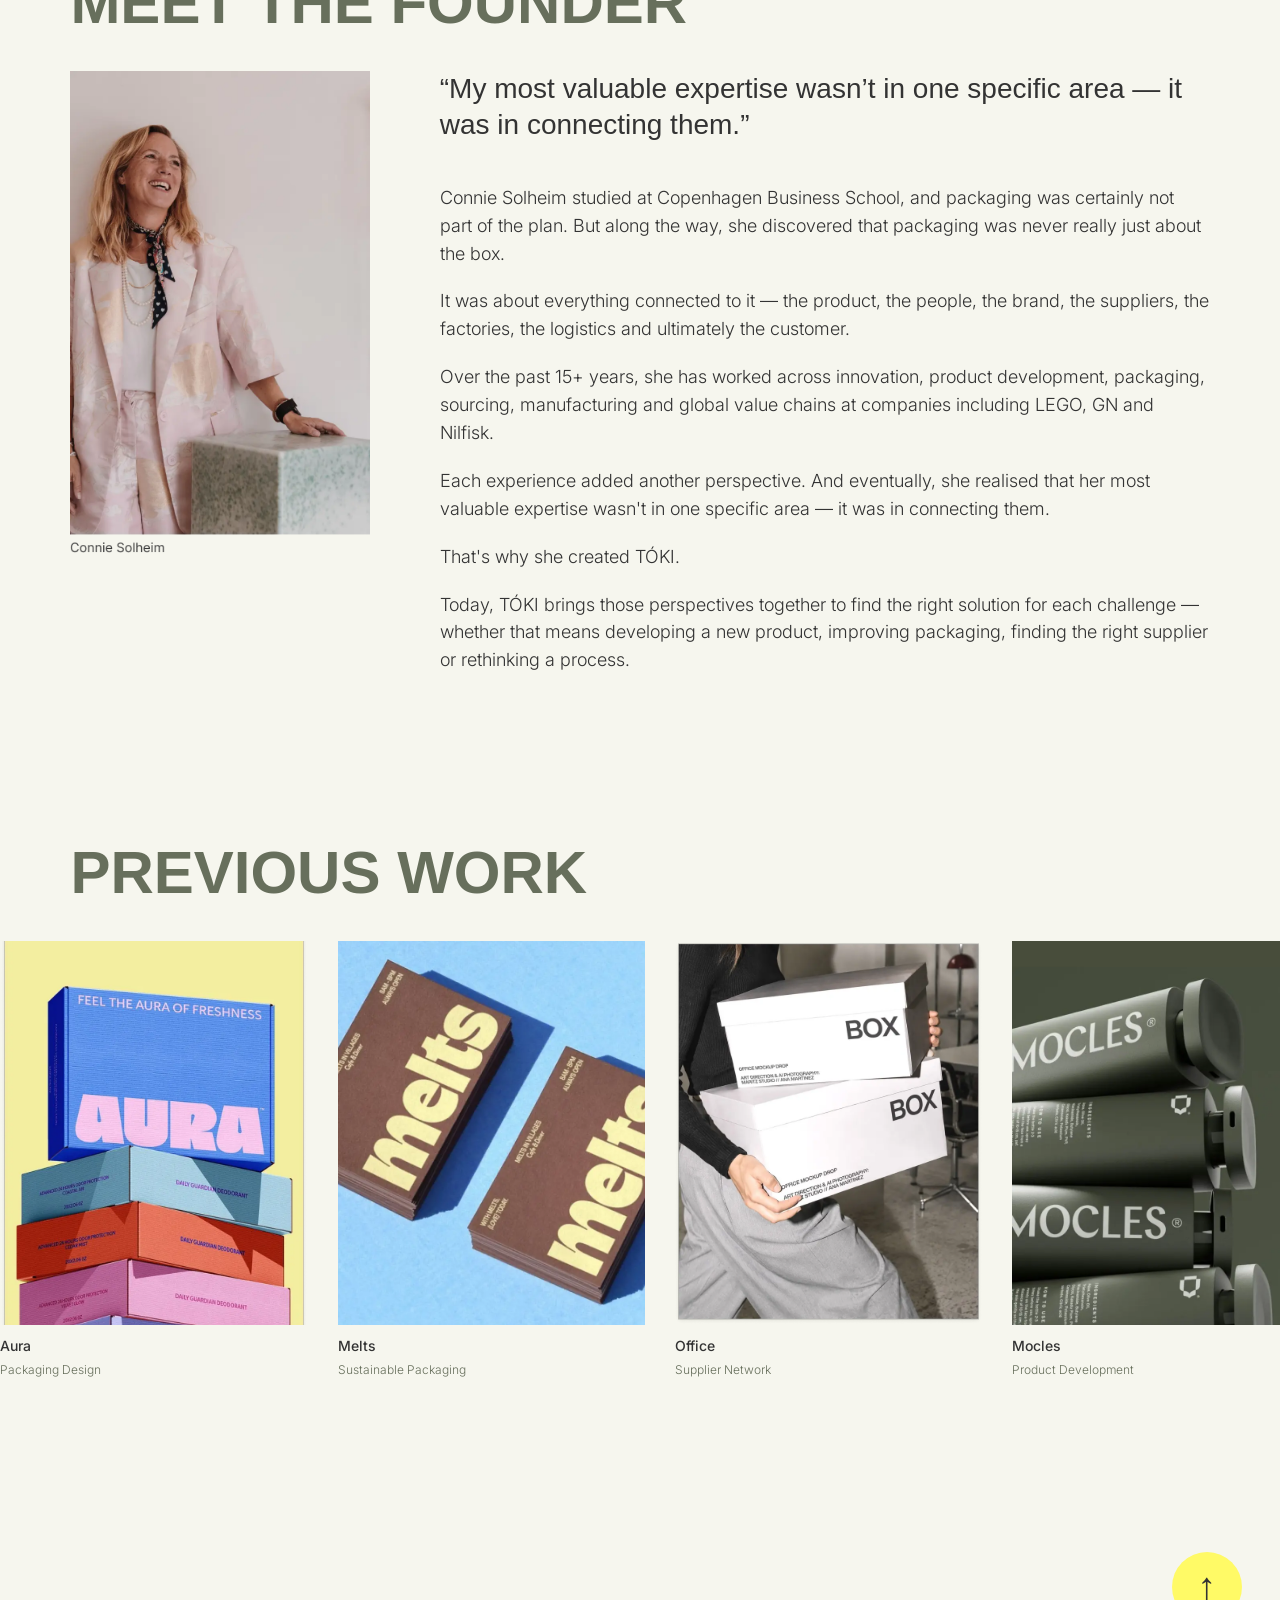
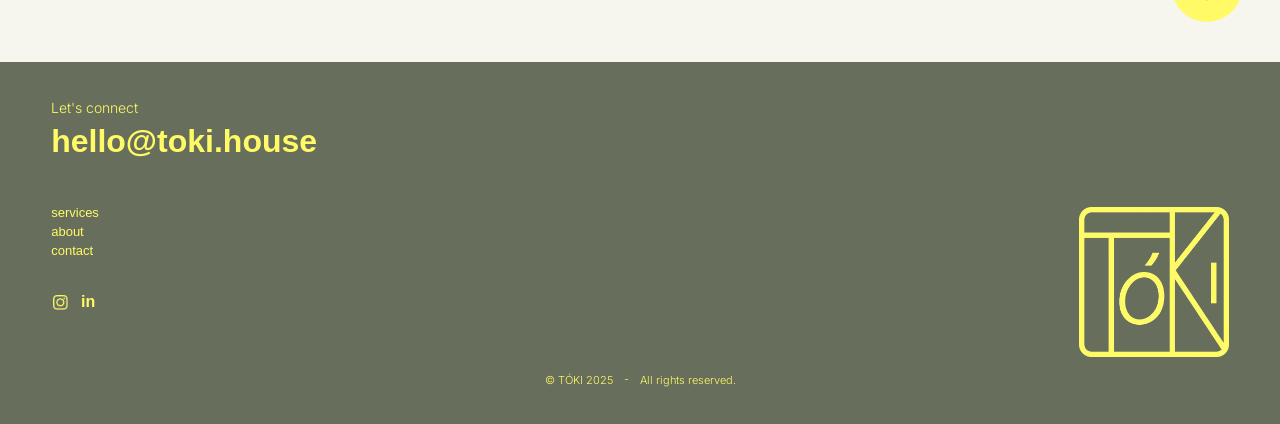
==== commit f385bf47: "contact-button" ====
--- a/about.html
+++ b/about.html
@@ -4,8 +4,17 @@
     <meta charset="UTF-8" />
     <meta name="viewport" content="width=device-width, initial-scale=1.0" />
     <title>TÓKI — About</title>
-    <link rel="apple-touch-icon" sizes="180x180" href="images/apple-touch-icon.png" />
-    <link rel="icon" type="image/png" sizes="32x32" href="images/favicon-32x32.png" />
+    <link
+      rel="apple-touch-icon"
+      sizes="180x180"
+      href="images/apple-touch-icon.png"
+    />
+    <link
+      rel="icon"
+      type="image/png"
+      sizes="32x32"
+      href="images/favicon-32x32.png"
+    />
     <link rel="icon" href="images/favicon.ico" />
 
     <link rel="stylesheet" href="style.css" />
@@ -39,7 +48,7 @@
           </div>
         </details>
         <a href="about.html">about</a>
-        <a href="contact.html">contact</a>
+        <a href="contact.html" class="nav-cta">Get in contact</a>
       </nav>
     </header>
 
--- a/style.css
+++ b/style.css
@@ -170,6 +170,24 @@
   opacity: 0.5;
 }
 
+.nav-cta {
+  display: inline-block;
+
+  padding: 10px 28px;
+
+  border-radius: 100px;
+
+  background: var(--green);
+  color: var(--yellow);
+
+  font-size: 16px;
+  transition: opacity 0.2s ease;
+}
+
+.nav-cta:hover {
+  opacity: 0.8;
+}
+
 /* =========================
    HOMEPAGE
 ========================= */
@@ -1242,6 +1260,11 @@
   }
 
   .navbar nav a {
+    font-size: 12px;
+  }
+
+  .nav-cta {
+    padding: 6px 16px;
     font-size: 12px;
   }
 
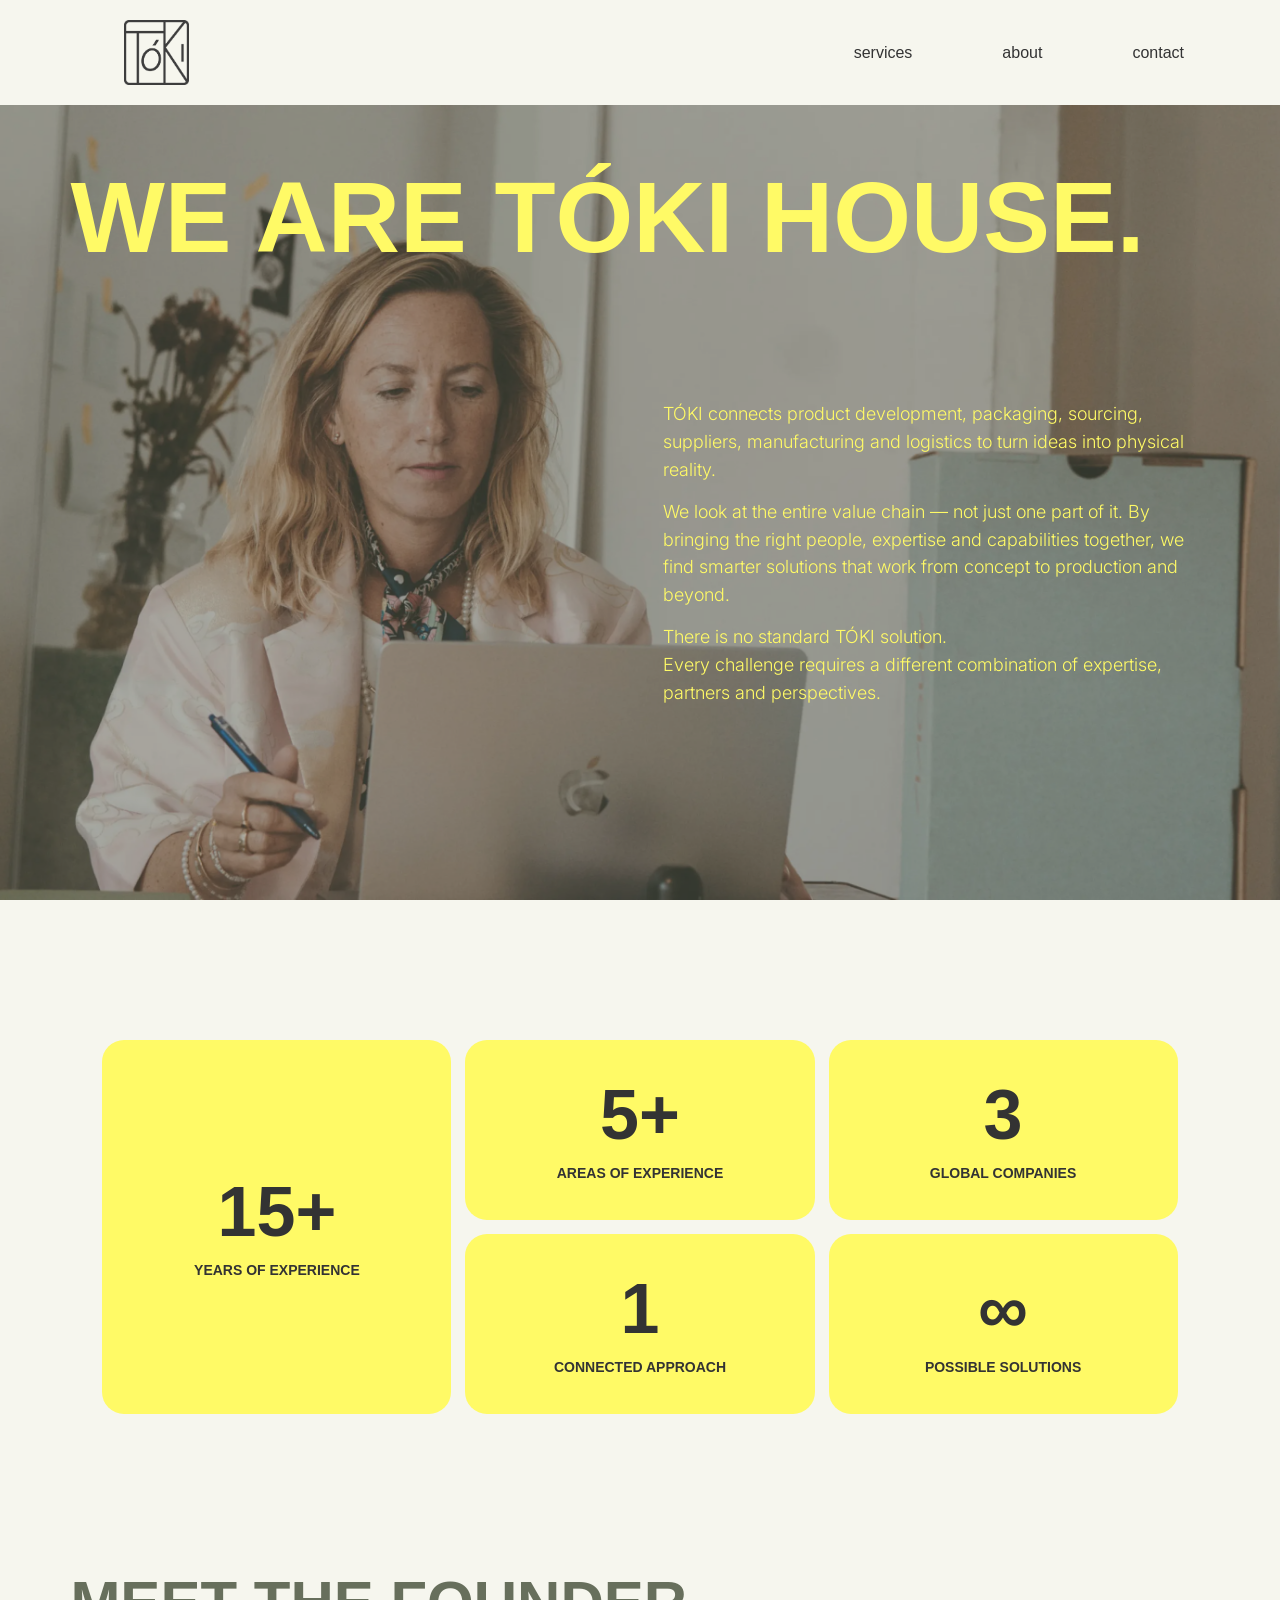
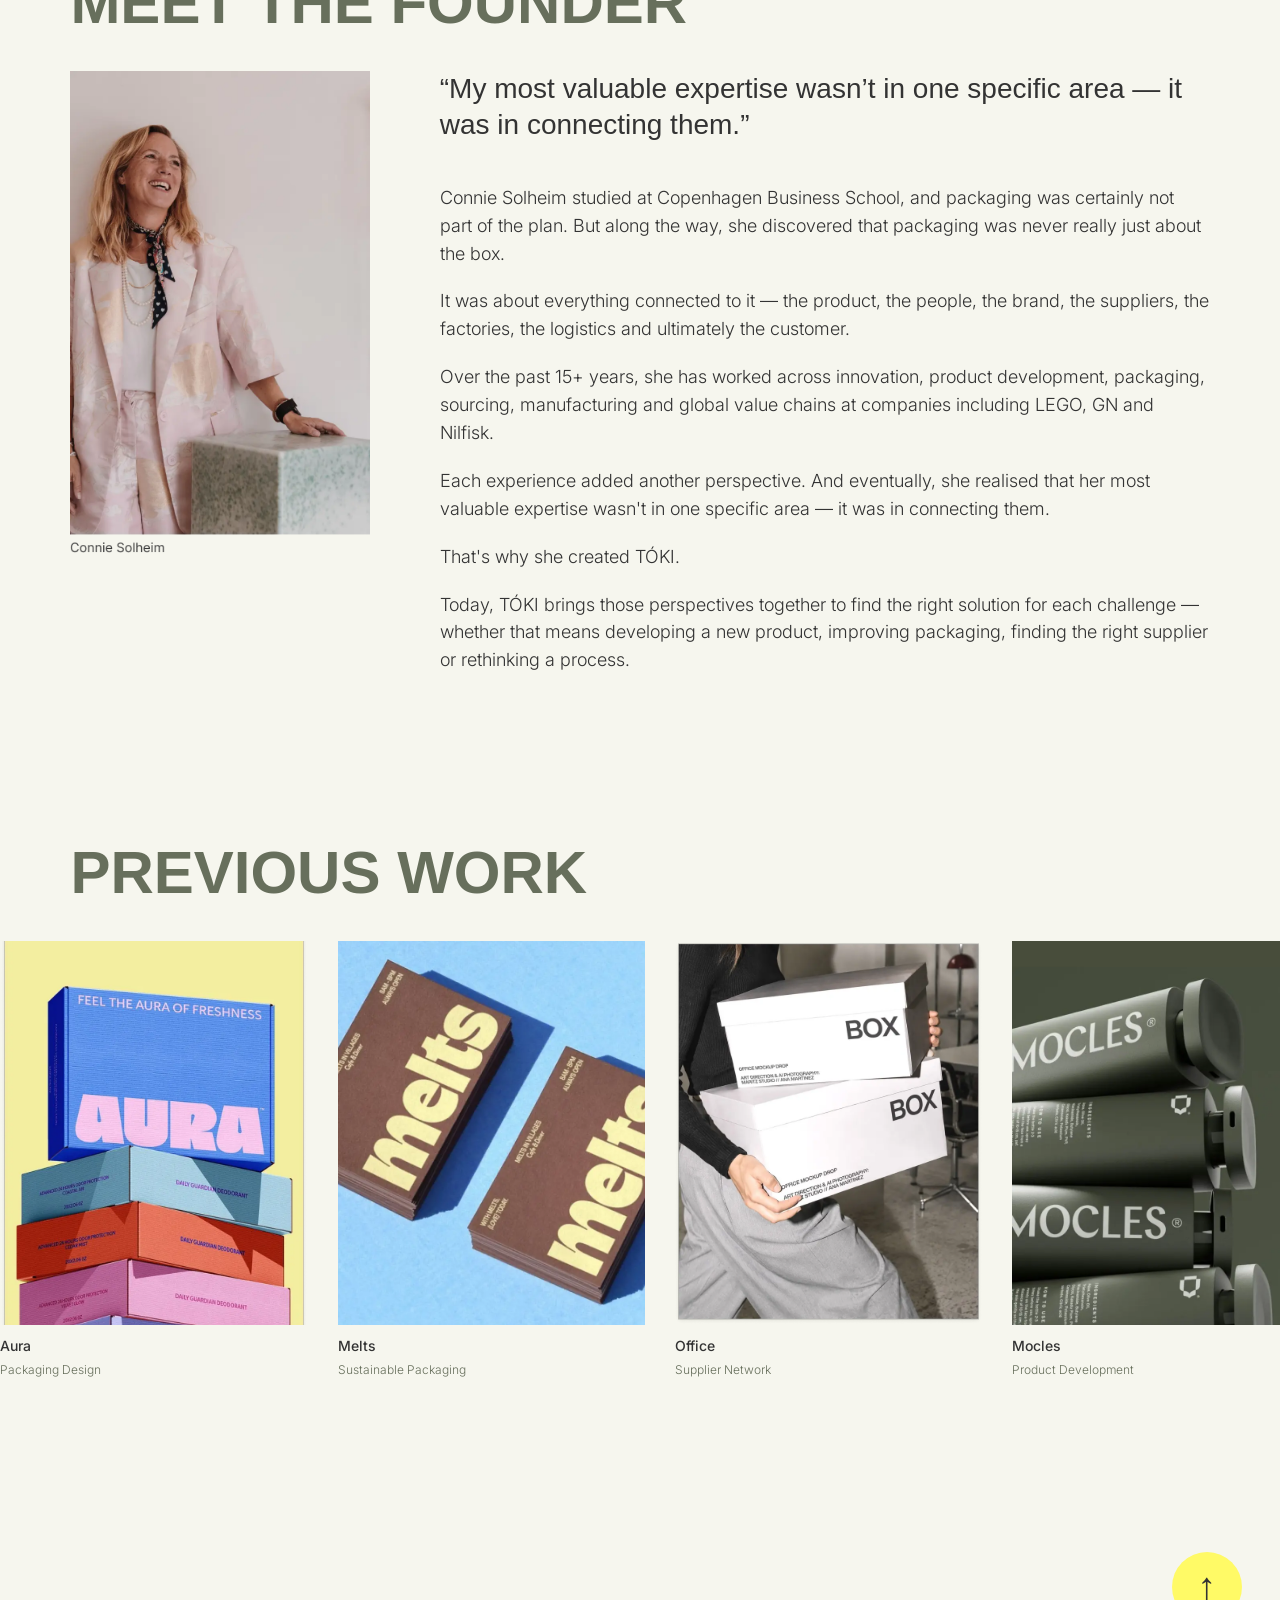
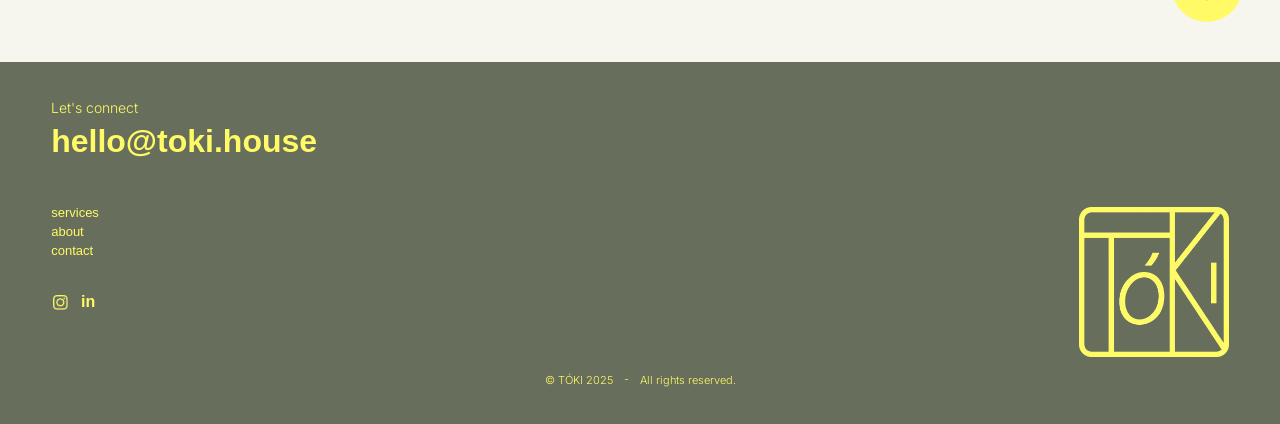
==== commit c85e8656: "revert" ====
--- a/about.html
+++ b/about.html
@@ -48,7 +48,7 @@
           </div>
         </details>
         <a href="about.html">about</a>
-        <a href="contact.html" class="nav-cta">Get in contact</a>
+        <a href="contact.html">contact</a>
       </nav>
     </header>
 
--- a/style.css
+++ b/style.css
@@ -133,7 +133,7 @@
 .services-dropdown a {
   padding: 12px 0;
   border-bottom: 1px solid var(--green);
-  font-size: 15px;
+  font-size: 16px;
   white-space: nowrap;
 }
 
@@ -170,24 +170,6 @@
   opacity: 0.5;
 }
 
-.nav-cta {
-  display: inline-block;
-
-  padding: 10px 28px;
-
-  border-radius: 100px;
-
-  background: var(--green);
-  color: var(--yellow);
-
-  font-size: 16px;
-  transition: opacity 0.2s ease;
-}
-
-.nav-cta:hover {
-  opacity: 0.8;
-}
-
 /* =========================
    HOMEPAGE
 ========================= */
@@ -1260,11 +1242,6 @@
   }
 
   .navbar nav a {
-    font-size: 12px;
-  }
-
-  .nav-cta {
-    padding: 6px 16px;
     font-size: 12px;
   }
 
